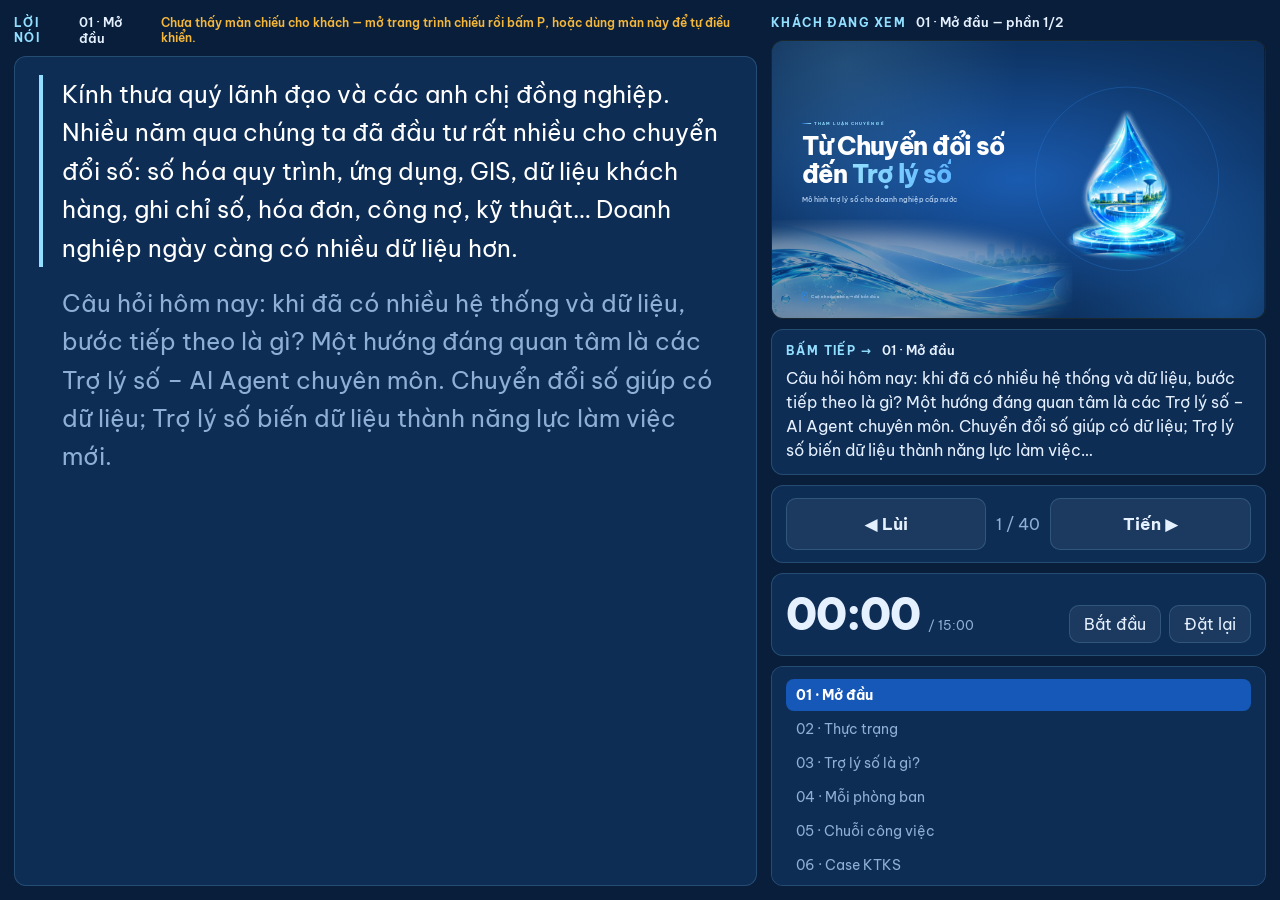
==== presenter.html @ 8f89f906 "Thêm màn người nói (presenter.html) đồng bộ với màn chiếu cho khách - Bấm P mở màn người nói: toàn b" ====
<!doctype html>
<html lang="vi">
<head>
<meta charset="utf-8">
<meta name="viewport" content="width=device-width, initial-scale=1">
<title>Màn người nói · Từ Chuyển đổi số đến Trợ lý số</title>
<meta name="theme-color" content="#081E3B">
<link rel="stylesheet" href="assets/css/fonts.css?v=24">
<link rel="stylesheet" href="assets/css/presenter.css?v=24">
</head>
<body>
<main class="pv">
  <section class="notes">
    <header><b>Lời nói</b><span id="notes-t">—</span><span class="link" id="link"></span></header>
    <div id="notes"></div>
  </section>

  <aside class="side">
    <section class="now">
      <header><b>Khách đang xem</b><span id="now-t">—</span></header>
      <div class="frame" id="frame"><iframe id="view" src="index.html?embed=1" title="Xem trước slide đang chiếu" tabindex="-1"></iframe></div>
    </section>
    <div class="next">
      <header><b>Bấm tiếp →</b><span id="next-t">—</span></header>
      <p id="next-x"></p>
    </div>
    <div class="nav">
      <button type="button" id="prev" aria-label="Bước trước">◀ Lùi</button>
      <span id="count">—</span>
      <button type="button" id="next" aria-label="Bước kế tiếp">Tiến ▶</button>
    </div>
    <div class="clock">
      <span id="timer">00:00</span>
      <small>/ 15:00</small>
      <button type="button" id="t-toggle">Bắt đầu</button>
      <button type="button" id="t-reset">Đặt lại</button>
    </div>
    <ol class="list" id="list"></ol>
  </aside>
</main>
<script src="assets/js/notes.js?v=24"></script>
<script src="assets/js/presenter.js?v=24"></script>
</body>
</html>
---- assets/css/fonts.css ----
@font-face{font-family:'Be Vietnam Pro';font-style:normal;font-weight:400;font-display:swap;src:url(../fonts/bvp-vietnamese-400.woff2) format('woff2');unicode-range:U+0102-0103, U+0110-0111, U+0128-0129, U+0168-0169, U+01A0-01A1, U+01AF-01B0, U+0300-0301, U+0303-0304, U+0308-0309, U+0323, U+0329, U+1EA0-1EF9, U+20AB}
@font-face{font-family:'Be Vietnam Pro';font-style:normal;font-weight:400;font-display:swap;src:url(../fonts/bvp-latin-ext-400.woff2) format('woff2');unicode-range:U+0100-02BA, U+02BD-02C5, U+02C7-02CC, U+02CE-02D7, U+02DD-02FF, U+0304, U+0308, U+0329, U+1D00-1DBF, U+1E00-1E9F, U+1EF2-1EFF, U+2020, U+20A0-20AB, U+20AD-20C0, U+2113, U+2C60-2C7F, U+A720-A7FF}
@font-face{font-family:'Be Vietnam Pro';font-style:normal;font-weight:400;font-display:swap;src:url(../fonts/bvp-latin-400.woff2) format('woff2');unicode-range:U+0000-00FF, U+0131, U+0152-0153, U+02BB-02BC, U+02C6, U+02DA, U+02DC, U+0304, U+0308, U+0329, U+2000-206F, U+20AC, U+2122, U+2191, U+2193, U+2212, U+2215, U+FEFF, U+FFFD}
@font-face{font-family:'Be Vietnam Pro';font-style:normal;font-weight:500;font-display:swap;src:url(../fonts/bvp-vietnamese-500.woff2) format('woff2');unicode-range:U+0102-0103, U+0110-0111, U+0128-0129, U+0168-0169, U+01A0-01A1, U+01AF-01B0, U+0300-0301, U+0303-0304, U+0308-0309, U+0323, U+0329, U+1EA0-1EF9, U+20AB}
@font-face{font-family:'Be Vietnam Pro';font-style:normal;font-weight:500;font-display:swap;src:url(../fonts/bvp-latin-ext-500.woff2) format('woff2');unicode-range:U+0100-02BA, U+02BD-02C5, U+02C7-02CC, U+02CE-02D7, U+02DD-02FF, U+0304, U+0308, U+0329, U+1D00-1DBF, U+1E00-1E9F, U+1EF2-1EFF, U+2020, U+20A0-20AB, U+20AD-20C0, U+2113, U+2C60-2C7F, U+A720-A7FF}
@font-face{font-family:'Be Vietnam Pro';font-style:normal;font-weight:500;font-display:swap;src:url(../fonts/bvp-latin-500.woff2) format('woff2');unicode-range:U+0000-00FF, U+0131, U+0152-0153, U+02BB-02BC, U+02C6, U+02DA, U+02DC, U+0304, U+0308, U+0329, U+2000-206F, U+20AC, U+2122, U+2191, U+2193, U+2212, U+2215, U+FEFF, U+FFFD}
@font-face{font-family:'Be Vietnam Pro';font-style:normal;font-weight:600;font-display:swap;src:url(../fonts/bvp-vietnamese-600.woff2) format('woff2');unicode-range:U+0102-0103, U+0110-0111, U+0128-0129, U+0168-0169, U+01A0-01A1, U+01AF-01B0, U+0300-0301, U+0303-0304, U+0308-0309, U+0323, U+0329, U+1EA0-1EF9, U+20AB}
@font-face{font-family:'Be Vietnam Pro';font-style:normal;font-weight:600;font-display:swap;src:url(../fonts/bvp-latin-ext-600.woff2) format('woff2');unicode-range:U+0100-02BA, U+02BD-02C5, U+02C7-02CC, U+02CE-02D7, U+02DD-02FF, U+0304, U+0308, U+0329, U+1D00-1DBF, U+1E00-1E9F, U+1EF2-1EFF, U+2020, U+20A0-20AB, U+20AD-20C0, U+2113, U+2C60-2C7F, U+A720-A7FF}
@font-face{font-family:'Be Vietnam Pro';font-style:normal;font-weight:600;font-display:swap;src:url(../fonts/bvp-latin-600.woff2) format('woff2');unicode-range:U+0000-00FF, U+0131, U+0152-0153, U+02BB-02BC, U+02C6, U+02DA, U+02DC, U+0304, U+0308, U+0329, U+2000-206F, U+20AC, U+2122, U+2191, U+2193, U+2212, U+2215, U+FEFF, U+FFFD}
@font-face{font-family:'Be Vietnam Pro';font-style:normal;font-weight:700;font-display:swap;src:url(../fonts/bvp-vietnamese-700.woff2) format('woff2');unicode-range:U+0102-0103, U+0110-0111, U+0128-0129, U+0168-0169, U+01A0-01A1, U+01AF-01B0, U+0300-0301, U+0303-0304, U+0308-0309, U+0323, U+0329, U+1EA0-1EF9, U+20AB}
@font-face{font-family:'Be Vietnam Pro';font-style:normal;font-weight:700;font-display:swap;src:url(../fonts/bvp-latin-ext-700.woff2) format('woff2');unicode-range:U+0100-02BA, U+02BD-02C5, U+02C7-02CC, U+02CE-02D7, U+02DD-02FF, U+0304, U+0308, U+0329, U+1D00-1DBF, U+1E00-1E9F, U+1EF2-1EFF, U+2020, U+20A0-20AB, U+20AD-20C0, U+2113, U+2C60-2C7F, U+A720-A7FF}
@font-face{font-family:'Be Vietnam Pro';font-style:normal;font-weight:700;font-display:swap;src:url(../fonts/bvp-latin-700.woff2) format('woff2');unicode-range:U+0000-00FF, U+0131, U+0152-0153, U+02BB-02BC, U+02C6, U+02DA, U+02DC, U+0304, U+0308, U+0329, U+2000-206F, U+20AC, U+2122, U+2191, U+2193, U+2212, U+2215, U+FEFF, U+FFFD}
@font-face{font-family:'Be Vietnam Pro';font-style:normal;font-weight:800;font-display:swap;src:url(../fonts/bvp-vietnamese-800.woff2) format('woff2');unicode-range:U+0102-0103, U+0110-0111, U+0128-0129, U+0168-0169, U+01A0-01A1, U+01AF-01B0, U+0300-0301, U+0303-0304, U+0308-0309, U+0323, U+0329, U+1EA0-1EF9, U+20AB}
@font-face{font-family:'Be Vietnam Pro';font-style:normal;font-weight:800;font-display:swap;src:url(../fonts/bvp-latin-ext-800.woff2) format('woff2');unicode-range:U+0100-02BA, U+02BD-02C5, U+02C7-02CC, U+02CE-02D7, U+02DD-02FF, U+0304, U+0308, U+0329, U+1D00-1DBF, U+1E00-1E9F, U+1EF2-1EFF, U+2020, U+20A0-20AB, U+20AD-20C0, U+2113, U+2C60-2C7F, U+A720-A7FF}
@font-face{font-family:'Be Vietnam Pro';font-style:normal;font-weight:800;font-display:swap;src:url(../fonts/bvp-latin-800.woff2) format('woff2');unicode-range:U+0000-00FF, U+0131, U+0152-0153, U+02BB-02BC, U+02C6, U+02DA, U+02DC, U+0304, U+0308, U+0329, U+2000-206F, U+20AC, U+2122, U+2191, U+2193, U+2212, U+2215, U+FEFF, U+FFFD}
---- assets/css/presenter.css ----
/* Màn người nói: xem trước slide đang chiếu + phần tiếp theo + đồng hồ + lời nói */
:root {
  --bg: #081E3B; --panel: #0E2D55; --line: rgba(146, 223, 255, .18);
  --text: #E6F1FF; --muted: #8FB0D6; --accent: #92DFFF; --gold: #F5B73B; --primary: #1558B8;
}
* { box-sizing: border-box; }
html, body { height: 100%; margin: 0; }
body { background: var(--bg); color: var(--text); font-family: 'Be Vietnam Pro', system-ui, sans-serif; overflow: hidden; }
button { font: inherit; cursor: pointer; }

.pv { height: 100%; display: grid; gap: 14px; padding: 14px; grid-template-columns: minmax(0, 1.5fr) minmax(320px, 1fr); }
.side { overflow: hidden; }
section, aside { min-height: 0; display: flex; flex-direction: column; gap: 10px; }
header { display: flex; align-items: baseline; gap: 10px; font-size: 13px; }
header b { color: var(--accent); text-transform: uppercase; letter-spacing: .12em; font-size: 12px; }
header span { color: var(--text); font-weight: 600; }

.frame { position: relative; aspect-ratio: 16 / 9; width: 100%; border-radius: 12px; overflow: hidden; background: #000; border: 1px solid var(--line); }
.frame iframe { position: absolute; left: 0; top: 0; width: 1280px; height: 720px; border: 0; transform-origin: 0 0; pointer-events: none; }

.side > div, .list { background: var(--panel); border: 1px solid var(--line); border-radius: 12px; padding: 12px 14px; }
.next p { margin: 8px 0 0; color: var(--text); font-size: 16px; line-height: 1.5; }
.clock { display: flex; align-items: baseline; gap: 8px; flex-wrap: wrap; }
#timer { font-size: 44px; font-weight: 800; font-variant-numeric: tabular-nums; letter-spacing: -.02em; }
#timer.over { color: #FF8A7A; }
.clock small { color: var(--muted); margin-right: auto; }
.clock button, .nav button { padding: 8px 14px; border-radius: 10px; border: 1px solid var(--line); background: rgba(255, 255, 255, .06); color: var(--text); }
.clock button:hover, .nav button:hover { background: var(--primary); border-color: var(--primary); }
.nav { display: flex; align-items: center; justify-content: space-between; gap: 10px; }
.nav button { flex: 1; padding: 14px; font-size: 17px; font-weight: 700; }
#count { color: var(--muted); font-variant-numeric: tabular-nums; white-space: nowrap; }
.list { flex: 1; min-height: 0; overflow: auto; margin: 0; list-style: none; display: flex; flex-direction: column; gap: 2px; }
.list button { width: 100%; text-align: left; padding: 7px 10px; border: 0; border-radius: 8px; background: none; color: var(--muted); font-size: 14px; }
.list button:hover { background: rgba(255, 255, 255, .06); color: var(--text); }
.list button.on { background: var(--primary); color: #fff; font-weight: 700; }
.link { margin-left: auto; font-size: 12px; color: #4ADE80; }
.link.warn { color: var(--gold); }

.notes #notes { flex: 1; min-height: 0; overflow: auto; background: var(--panel); border: 1px solid var(--line); border-radius: 12px; padding: 18px 24px; font-size: 24px; line-height: 1.6; scroll-behavior: smooth; }
#notes p { margin: 0 0 .7em; padding-left: .8em; border-left: 4px solid transparent; color: var(--muted); }
#notes p.on { color: #fff; border-left-color: var(--accent); }
button:focus-visible { outline: 2px solid var(--accent); outline-offset: 2px; }

@media (max-width: 900px) {
  .pv { grid-template-columns: 1fr; height: auto; }
  body { overflow: auto; }
  .notes #notes { max-height: 60vh; }
}
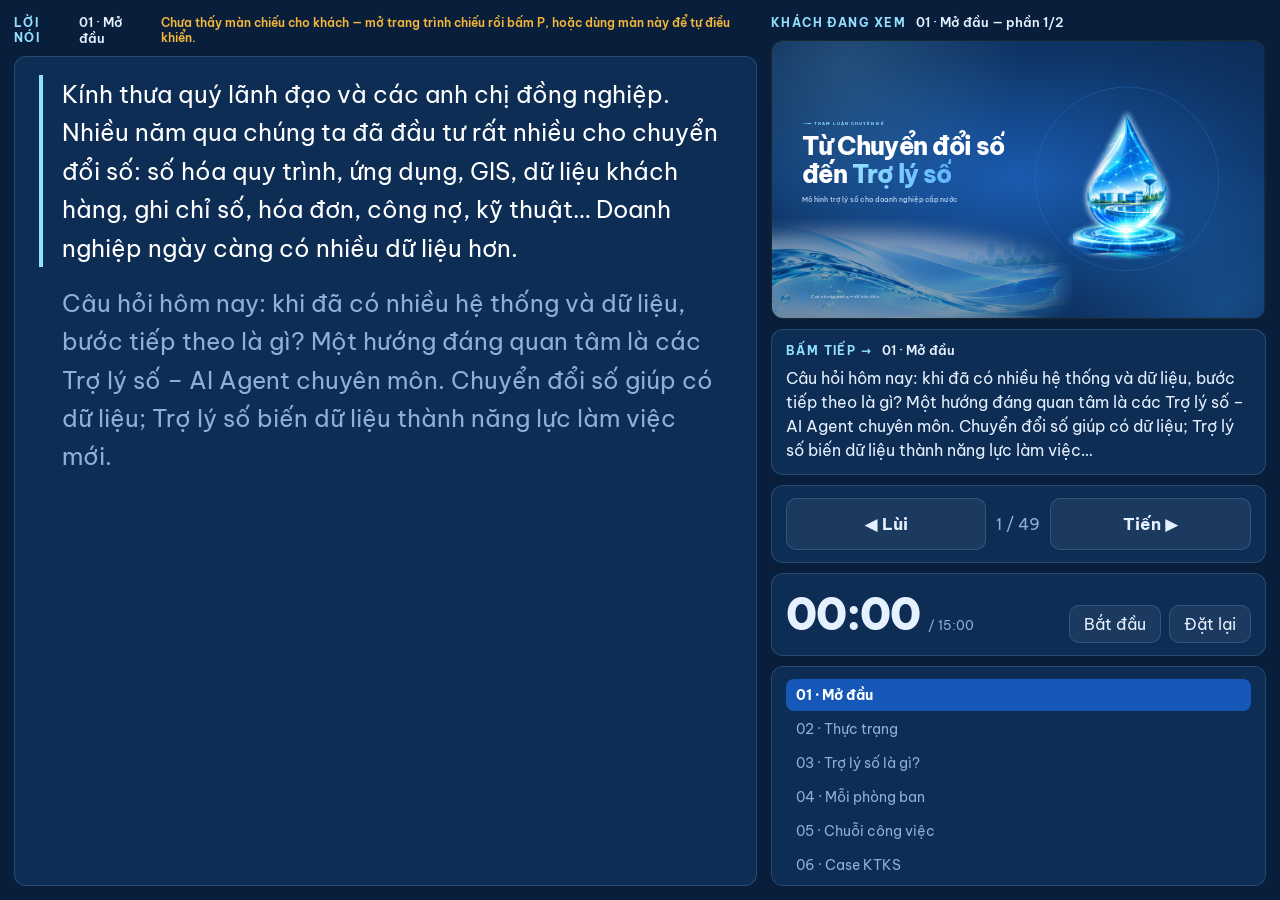
==== commit c4fc3ba4: "Thêm cảnh Dịch vụ khách hàng (Customer 360) và Lãnh đạo (Trợ lý điều hành) sau cảnh Hành chính Co-Au" ====
--- a/presenter.html
+++ b/presenter.html
@@ -5,8 +5,8 @@
 <meta name="viewport" content="width=device-width, initial-scale=1">
 <title>Màn người nói · Từ Chuyển đổi số đến Trợ lý số</title>
 <meta name="theme-color" content="#081E3B">
-<link rel="stylesheet" href="assets/css/fonts.css?v=24">
-<link rel="stylesheet" href="assets/css/presenter.css?v=24">
+<link rel="stylesheet" href="assets/css/fonts.css?v=25">
+<link rel="stylesheet" href="assets/css/presenter.css?v=25">
 </head>
 <body>
 <main class="pv">
@@ -38,7 +38,7 @@
     <ol class="list" id="list"></ol>
   </aside>
 </main>
-<script src="assets/js/notes.js?v=24"></script>
-<script src="assets/js/presenter.js?v=24"></script>
+<script src="assets/js/notes.js?v=25"></script>
+<script src="assets/js/presenter.js?v=25"></script>
 </body>
 </html>
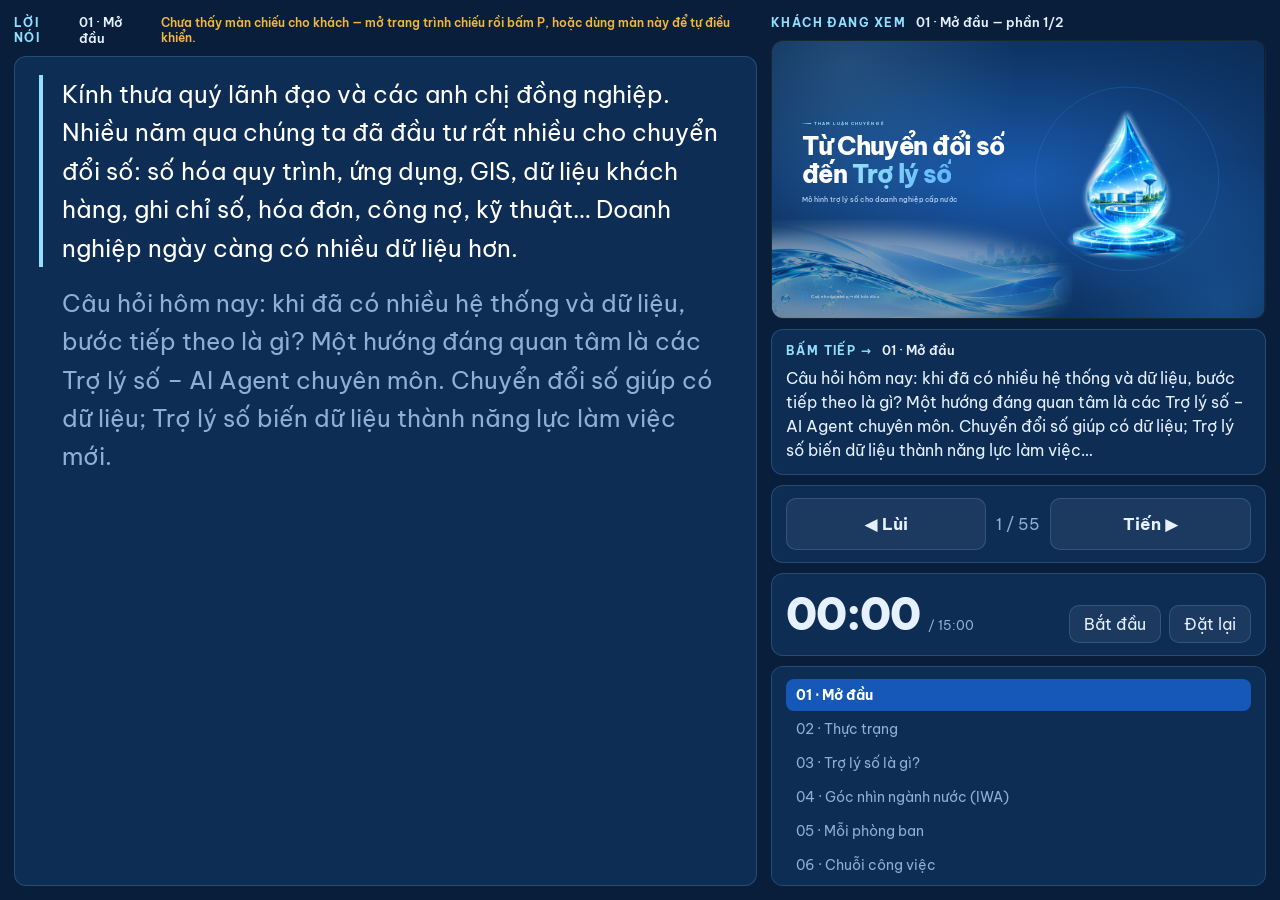
==== commit 842b1d57: "Thêm cảnh Góc nhìn ngành nước (IWA: GenAI & Agentic AI) sau cảnh Trợ lý số là gì Co-Authored-By: Cla" ====
--- a/presenter.html
+++ b/presenter.html
@@ -5,8 +5,8 @@
 <meta name="viewport" content="width=device-width, initial-scale=1">
 <title>Màn người nói · Từ Chuyển đổi số đến Trợ lý số</title>
 <meta name="theme-color" content="#081E3B">
-<link rel="stylesheet" href="assets/css/fonts.css?v=25">
-<link rel="stylesheet" href="assets/css/presenter.css?v=25">
+<link rel="stylesheet" href="assets/css/fonts.css?v=26">
+<link rel="stylesheet" href="assets/css/presenter.css?v=26">
 </head>
 <body>
 <main class="pv">
@@ -38,7 +38,7 @@
     <ol class="list" id="list"></ol>
   </aside>
 </main>
-<script src="assets/js/notes.js?v=25"></script>
-<script src="assets/js/presenter.js?v=25"></script>
+<script src="assets/js/notes.js?v=26"></script>
+<script src="assets/js/presenter.js?v=26"></script>
 </body>
 </html>
